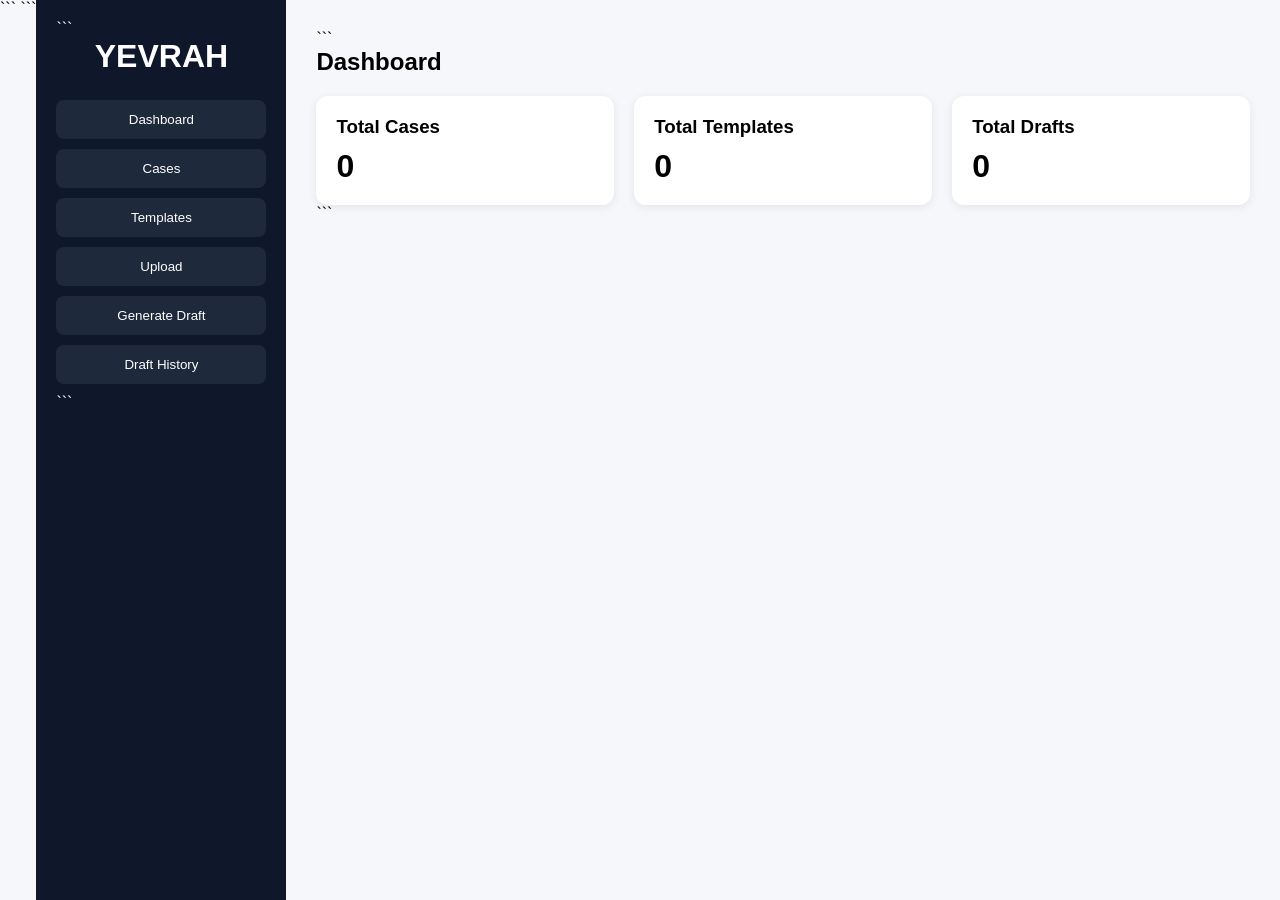
==== frontend/index.html @ c1427816 "Code" ====
<!DOCTYPE html>

<html lang="en">
<head>
    <meta charset="UTF-8">
    <meta name="viewport" content="width=device-width, initial-scale=1.0">
    <title>YEVRAH</title>

```
<link rel="stylesheet" href="style.css">
```

</head>
<body>

<div class="sidebar">

```
<h1>YEVRAH</h1>

<button onclick="showPage('dashboard')">Dashboard</button>

<button onclick="showPage('cases')">Cases</button>

<button onclick="showPage('templates')">Templates</button>

<button onclick="showPage('upload')">Upload</button>

<button onclick="showPage('generate')">Generate Draft</button>

<button onclick="showPage('drafts')">Draft History</button>
```

</div>

<div class="main-content">

```
<section id="dashboard" class="page active">
    <h2>Dashboard</h2>

    <div class="cards">

        <div class="card">
            <h3>Total Cases</h3>
            <p id="caseCount">0</p>
        </div>

        <div class="card">
            <h3>Total Templates</h3>
            <p id="templateCount">0</p>
        </div>

        <div class="card">
            <h3>Total Drafts</h3>
            <p id="draftCount">0</p>
        </div>

    </div>
</section>

<section id="cases" class="page">

    <h2>Cases</h2>

    <input id="title" placeholder="Title">

    <input id="plaintiff" placeholder="Plaintiff">

    <input id="defendant" placeholder="Defendant">

    <textarea id="facts" placeholder="Facts"></textarea>

    <button onclick="createCase()">Create Case</button>

    <button onclick="updateCase()">Update Case</button>

    <table id="casesTable">
        <thead>
            <tr>
                <th>ID</th>
                <th>Title</th>
                <th>Plaintiff</th>
                <th>Defendant</th>
                <th>Actions</th>
            </tr>
        </thead>

        <tbody></tbody>
    </table>

</section>

<section id="templates" class="page">

    <h2>Templates</h2>

    <input id="templateName" placeholder="Template Name">

    <textarea id="templateContent"></textarea>

    <button onclick="createTemplate()">Create Template</button>

    <table id="templatesTable">
        <thead>
            <tr>
                <th>ID</th>
                <th>Name</th>
                <th>Actions</th>
            </tr>
        </thead>

        <tbody></tbody>
    </table>

</section>

<section id="upload" class="page">

    <h2>Upload Legal Documents</h2>

    <input type="file" id="fileInput">

    <button onclick="uploadDocument()">Upload</button>

    <pre id="uploadResult"></pre>

</section>

<section id="generate" class="page">

    <h2>Generate Draft</h2>

    <input id="generateCaseId" placeholder="Case ID">

    <input id="generateTemplateId" placeholder="Template ID">

    <button onclick="generateDraft()">Generate</button>

    <button onclick="copyDraft()">Copy</button>

    <button onclick="downloadDraft()">Download</button>

    <textarea id="generatedDraft"></textarea>

</section>

<section id="drafts" class="page">

    <h2>Draft History</h2>

    <table id="draftsTable">
        <thead>
            <tr>
                <th>ID</th>
                <th>Case ID</th>
                <th>Document Type</th>
                <th>Actions</th>
            </tr>
        </thead>

        <tbody></tbody>
    </table>

</section>
```

</div>

<script src="app.js"></script>

</body>
</html>
---- frontend/style.css ----
* {
  margin: 0;
  padding: 0;
  box-sizing: border-box;
  }

body {
font-family: Inter, Arial, sans-serif;
background: #f5f7fb;
display: flex;
min-height: 100vh;
}

/* Sidebar */

.sidebar {
width: 250px;
background: #0f172a;
color: white;
padding: 20px;
display: flex;
flex-direction: column;
}

.sidebar h1 {
margin-bottom: 25px;
text-align: center;
}

.sidebar button {
margin-bottom: 10px;
padding: 12px;
border: none;
border-radius: 8px;
background: #1e293b;
color: white;
cursor: pointer;
transition: 0.3s;
}

.sidebar button:hover {
background: #334155;
}

/* Main Content */

.main-content {
flex: 1;
padding: 30px;
overflow-y: auto;
}

/* Pages */

.page {
display: none;
}

.page.active {
display: block;
}

/* Cards */

.cards {
display: grid;
grid-template-columns: repeat(auto-fit,minmax(220px,1fr));
gap: 20px;
margin-top: 20px;
}

.card {
background: white;
padding: 20px;
border-radius: 12px;
box-shadow: 0 2px 10px rgba(0,0,0,.08);
}

.card h3 {
margin-bottom: 10px;
}

.card p {
font-size: 2rem;
font-weight: bold;
}

/* Forms */

input,
textarea,
select {
width: 100%;
margin-top: 10px;
margin-bottom: 15px;
padding: 12px;
border: 1px solid #d1d5db;
border-radius: 8px;
}

textarea {
min-height: 150px;
resize: vertical;
}

/* Buttons */

button {
padding: 10px 18px;
border: none;
border-radius: 8px;
background: #2563eb;
color: white;
cursor: pointer;
transition: 0.3s;
}

button:hover {
background: #1d4ed8;
}

/* Tables */

table {
width: 100%;
margin-top: 20px;
border-collapse: collapse;
background: white;
border-radius: 10px;
overflow: hidden;
}

thead {
background: #1e293b;
color: white;
}

th,
td {
padding: 14px;
text-align: left;
border-bottom: 1px solid #e5e7eb;
}

tr:hover {
background: #f8fafc;
}

/* Generated Draft */

#generatedDraft {
margin-top: 20px;
min-height: 350px;
}

/* Upload Result */

pre {
background: white;
padding: 15px;
border-radius: 10px;
margin-top: 15px;
overflow-x: auto;
}

/* Action Buttons */

.action-btn {
margin-right: 5px;
padding: 8px 12px;
font-size: 14px;
}

.edit-btn {
background: #f59e0b;
}

.edit-btn:hover {
background: #d97706;
}

.delete-btn {
background: #dc2626;
}

.delete-btn:hover {
background: #b91c1c;
}

/* Mobile */

@media(max-width:768px){


body{
    flex-direction: column;
}

.sidebar{
    width:100%;
}

.main-content{
    padding:15px;
}

table{
    display:block;
    overflow-x:auto;
}

}
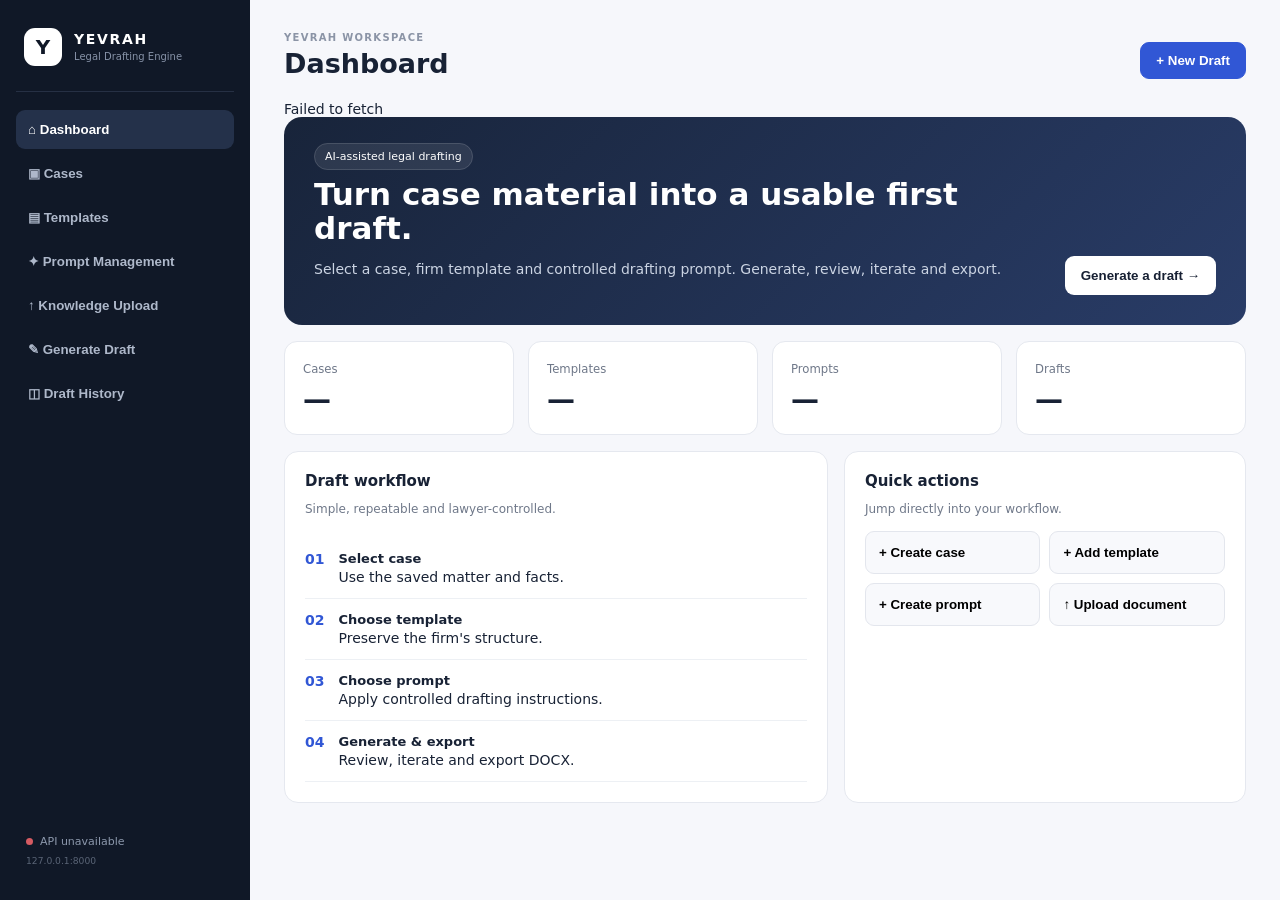
==== commit ff276146: "Good times" ====
--- a/frontend/index.html
+++ b/frontend/index.html
@@ -1,173 +1,86 @@
-<!DOCTYPE html>
-
-<html lang="en">
-<head>
-    <meta charset="UTF-8">
-    <meta name="viewport" content="width=device-width, initial-scale=1.0">
-    <title>YEVRAH</title>
-
-```
-<link rel="stylesheet" href="style.css">
-```
-
-</head>
-<body>
-
-<div class="sidebar">
-
-```
-<h1>YEVRAH</h1>
-
-<button onclick="showPage('dashboard')">Dashboard</button>
-
-<button onclick="showPage('cases')">Cases</button>
-
-<button onclick="showPage('templates')">Templates</button>
-
-<button onclick="showPage('upload')">Upload</button>
-
-<button onclick="showPage('generate')">Generate Draft</button>
-
-<button onclick="showPage('drafts')">Draft History</button>
-```
-
-</div>
-
-<div class="main-content">
-
-```
-<section id="dashboard" class="page active">
-    <h2>Dashboard</h2>
-
-    <div class="cards">
-
-        <div class="card">
-            <h3>Total Cases</h3>
-            <p id="caseCount">0</p>
-        </div>
-
-        <div class="card">
-            <h3>Total Templates</h3>
-            <p id="templateCount">0</p>
-        </div>
-
-        <div class="card">
-            <h3>Total Drafts</h3>
-            <p id="draftCount">0</p>
-        </div>
-
-    </div>
-</section>
-
-<section id="cases" class="page">
-
-    <h2>Cases</h2>
-
-    <input id="title" placeholder="Title">
-
-    <input id="plaintiff" placeholder="Plaintiff">
-
-    <input id="defendant" placeholder="Defendant">
-
-    <textarea id="facts" placeholder="Facts"></textarea>
-
-    <button onclick="createCase()">Create Case</button>
-
-    <button onclick="updateCase()">Update Case</button>
-
-    <table id="casesTable">
-        <thead>
-            <tr>
-                <th>ID</th>
-                <th>Title</th>
-                <th>Plaintiff</th>
-                <th>Defendant</th>
-                <th>Actions</th>
-            </tr>
-        </thead>
-
-        <tbody></tbody>
-    </table>
-
-</section>
-
-<section id="templates" class="page">
-
-    <h2>Templates</h2>
-
-    <input id="templateName" placeholder="Template Name">
-
-    <textarea id="templateContent"></textarea>
-
-    <button onclick="createTemplate()">Create Template</button>
-
-    <table id="templatesTable">
-        <thead>
-            <tr>
-                <th>ID</th>
-                <th>Name</th>
-                <th>Actions</th>
-            </tr>
-        </thead>
-
-        <tbody></tbody>
-    </table>
-
-</section>
-
-<section id="upload" class="page">
-
-    <h2>Upload Legal Documents</h2>
-
-    <input type="file" id="fileInput">
-
-    <button onclick="uploadDocument()">Upload</button>
-
-    <pre id="uploadResult"></pre>
-
-</section>
-
-<section id="generate" class="page">
-
-    <h2>Generate Draft</h2>
-
-    <input id="generateCaseId" placeholder="Case ID">
-
-    <input id="generateTemplateId" placeholder="Template ID">
-
-    <button onclick="generateDraft()">Generate</button>
-
-    <button onclick="copyDraft()">Copy</button>
-
-    <button onclick="downloadDraft()">Download</button>
-
-    <textarea id="generatedDraft"></textarea>
-
-</section>
-
-<section id="drafts" class="page">
-
-    <h2>Draft History</h2>
-
-    <table id="draftsTable">
-        <thead>
-            <tr>
-                <th>ID</th>
-                <th>Case ID</th>
-                <th>Document Type</th>
-                <th>Actions</th>
-            </tr>
-        </thead>
-
-        <tbody></tbody>
-    </table>
-
-</section>
-```
-
-</div>
-
-<script src="app.js"></script>
-
-</body>
-</html>
+<!doctype html>
+<html lang="en">
+<head>
+<meta charset="utf-8">
+<meta name="viewport" content="width=device-width,initial-scale=1">
+<title>YEVRAH — Legal Drafting</title>
+<link rel="stylesheet" href="style.css">
+</head>
+<body>
+<aside class="sidebar">
+  <div class="brand"><div class="mark">Y</div><div><b>YEVRAH</b><small>Legal Drafting Engine</small></div></div>
+  <nav>
+    <button class="nav active" data-page="dashboard">⌂ Dashboard</button>
+    <button class="nav" data-page="cases">▣ Cases</button>
+    <button class="nav" data-page="templates">▤ Templates</button>
+    <button class="nav" data-page="prompts">✦ Prompt Management</button>
+    <button class="nav" data-page="upload">↑ Knowledge Upload</button>
+    <button class="nav" data-page="generate">✎ Generate Draft</button>
+    <button class="nav" data-page="drafts">◫ Draft History</button>
+  </nav>
+  <div class="api"><span id="dot"></span><span id="apiStatus">Checking API…</span><small>127.0.0.1:8000</small></div>
+</aside>
+
+<main>
+<header><div><small>YEVRAH WORKSPACE</small><h1 id="title">Dashboard</h1></div><button class="primary" id="newDraft">+ New Draft</button></header>
+<div id="toast"></div>
+
+<section id="dashboard" class="page active">
+  <div class="hero"><div><span>AI-assisted legal drafting</span><h2>Turn case material into a usable first draft.</h2><p>Select a case, firm template and controlled drafting prompt. Generate, review, iterate and export.</p></div><button onclick="showPage('generate')">Generate a draft →</button></div>
+  <div class="stats">
+    <div><small>Cases</small><b id="caseCount">—</b></div><div><small>Templates</small><b id="templateCount">—</b></div>
+    <div><small>Prompts</small><b id="promptCount">—</b></div><div><small>Drafts</small><b id="draftCount">—</b></div>
+  </div>
+  <div class="columns">
+    <div class="panel"><h3>Draft workflow</h3><p class="muted">Simple, repeatable and lawyer-controlled.</p>
+      <ol class="steps"><li><b>01</b><span><strong>Select case</strong>Use the saved matter and facts.</span></li><li><b>02</b><span><strong>Choose template</strong>Preserve the firm's structure.</span></li><li><b>03</b><span><strong>Choose prompt</strong>Apply controlled drafting instructions.</span></li><li><b>04</b><span><strong>Generate & export</strong>Review, iterate and export DOCX.</span></li></ol>
+    </div>
+    <div class="panel"><h3>Quick actions</h3><p class="muted">Jump directly into your workflow.</p>
+      <div class="quick"><button onclick="showPage('cases')">+ Create case</button><button onclick="showPage('templates')">+ Add template</button><button onclick="showPage('prompts')">+ Create prompt</button><button onclick="showPage('upload')">↑ Upload document</button></div>
+    </div>
+  </div>
+</section>
+
+<section id="cases" class="page">
+  <div class="section"><div><h2>Cases</h2><p>Manage matters used for drafting.</p></div><button class="secondary" onclick="resetCase()">Clear</button></div>
+  <div class="panel form">
+    <input type="hidden" id="caseId">
+    <div class="grid"><label>Case title<input id="caseTitle" placeholder="e.g. Singh v. Mehta"></label><label>Plaintiff<input id="plaintiff" placeholder="Plaintiff / Petitioner"></label><label>Defendant<input id="defendant" placeholder="Defendant / Respondent"></label><label class="wide">Case facts<textarea id="facts" placeholder="Material facts for this matter…"></textarea></label></div>
+    <button class="primary right" onclick="saveCase()">Save case</button>
+  </div>
+  <div class="panel"><h3>Saved cases</h3><p class="muted" id="caseMeta"></p><div class="table"><table><thead><tr><th>ID</th><th>Case</th><th>Plaintiff</th><th>Defendant</th><th>Actions</th></tr></thead><tbody id="casesBody"></tbody></table></div></div>
+</section>
+
+<section id="templates" class="page">
+  <div class="section"><div><h2>Templates</h2><p>Store the firm's drafting structure and style.</p></div><button class="secondary" onclick="resetTemplate()">Clear</button></div>
+  <div class="panel form"><label>Template name<input id="templateName" placeholder="e.g. Written Statement"></label><label>Template content<textarea id="templateContent" class="large" placeholder="Paste the firm's preferred template…"></textarea></label><button class="primary right" onclick="saveTemplate()">Save template</button></div>
+  <div class="panel"><h3>Firm templates</h3><div class="table"><table><thead><tr><th>ID</th><th>Name</th><th>Actions</th></tr></thead><tbody id="templatesBody"></tbody></table></div></div>
+</section>
+
+<section id="prompts" class="page">
+  <div class="section"><div><h2>Prompt Management</h2><p>Create reusable drafting instructions without changing application code.</p></div><button class="secondary" onclick="resetPrompt()">Clear</button></div>
+  <div class="panel form"><input type="hidden" id="promptId"><label>Prompt name<input id="promptName" placeholder="e.g. Conservative Civil Drafting"></label><label>Drafting instructions<textarea id="promptContent" class="large" placeholder="Tell YEVRAH how the document should be written and structured…"></textarea></label><p class="hint">The backend combines this prompt with the selected case, template and retrieved authorities.</p><button class="primary right" onclick="savePrompt()">Save prompt</button></div>
+  <div class="panel"><h3>Saved prompts</h3><div id="promptsList" class="promptList"></div></div>
+</section>
+
+<section id="upload" class="page">
+  <div class="section"><div><h2>Knowledge Upload</h2><p>Add legal documents to the retrieval system.</p></div></div>
+  <div class="panel upload"><div class="uploadIcon">↑</div><h3>Upload a legal document</h3><p>Choose a file and send it to the existing <code>/upload</code> endpoint.</p><input type="file" id="fileInput"><button class="primary" onclick="uploadDocument()">Upload document</button><pre id="uploadResult"></pre></div>
+</section>
+
+<section id="generate" class="page">
+  <div class="section"><div><h2>Generate Draft</h2><p>Controlled generation: case + template + prompt.</p></div></div>
+  <div class="generate">
+    <div class="panel"><label>Case<select id="genCase"></select></label><label>Firm template<select id="genTemplate"></select></label><label>Drafting prompt<select id="genPrompt"></select></label><div class="hint">YEVRAH will use the selected configuration and your backend RAG pipeline.</div><button id="genBtn" class="primary full" onclick="generateDraft()">Generate draft</button></div>
+    <div class="panel draft"><div class="draftHead"><div><h3>Generated draft</h3><p id="draftStatus" class="muted">Nothing generated yet.</p></div><div><button class="secondary" onclick="copyDraft()">Copy</button> <button class="secondary" onclick="exportCurrent()">Export DOCX</button></div></div><textarea id="draftText" placeholder="Your generated draft will appear here…"></textarea></div>
+  </div>
+</section>
+
+<section id="drafts" class="page">
+  <div class="section"><div><h2>Draft History</h2><p>Review generated drafts and export them.</p></div></div>
+  <div class="panel"><div class="table"><table><thead><tr><th>ID</th><th>Case</th><th>Document type</th><th>Actions</th></tr></thead><tbody id="draftsBody"></tbody></table></div></div>
+</section>
+</main>
+<script src="./app.js" defer></script>
+</body>
+</html>
--- a/frontend/style.css
+++ b/frontend/style.css
@@ -1,212 +1 @@
-* {
-  margin: 0;
-  padding: 0;
-  box-sizing: border-box;
-  }
-
-body {
-font-family: Inter, Arial, sans-serif;
-background: #f5f7fb;
-display: flex;
-min-height: 100vh;
-}
-
-/* Sidebar */
-
-.sidebar {
-width: 250px;
-background: #0f172a;
-color: white;
-padding: 20px;
-display: flex;
-flex-direction: column;
-}
-
-.sidebar h1 {
-margin-bottom: 25px;
-text-align: center;
-}
-
-.sidebar button {
-margin-bottom: 10px;
-padding: 12px;
-border: none;
-border-radius: 8px;
-background: #1e293b;
-color: white;
-cursor: pointer;
-transition: 0.3s;
-}
-
-.sidebar button:hover {
-background: #334155;
-}
-
-/* Main Content */
-
-.main-content {
-flex: 1;
-padding: 30px;
-overflow-y: auto;
-}
-
-/* Pages */
-
-.page {
-display: none;
-}
-
-.page.active {
-display: block;
-}
-
-/* Cards */
-
-.cards {
-display: grid;
-grid-template-columns: repeat(auto-fit,minmax(220px,1fr));
-gap: 20px;
-margin-top: 20px;
-}
-
-.card {
-background: white;
-padding: 20px;
-border-radius: 12px;
-box-shadow: 0 2px 10px rgba(0,0,0,.08);
-}
-
-.card h3 {
-margin-bottom: 10px;
-}
-
-.card p {
-font-size: 2rem;
-font-weight: bold;
-}
-
-/* Forms */
-
-input,
-textarea,
-select {
-width: 100%;
-margin-top: 10px;
-margin-bottom: 15px;
-padding: 12px;
-border: 1px solid #d1d5db;
-border-radius: 8px;
-}
-
-textarea {
-min-height: 150px;
-resize: vertical;
-}
-
-/* Buttons */
-
-button {
-padding: 10px 18px;
-border: none;
-border-radius: 8px;
-background: #2563eb;
-color: white;
-cursor: pointer;
-transition: 0.3s;
-}
-
-button:hover {
-background: #1d4ed8;
-}
-
-/* Tables */
-
-table {
-width: 100%;
-margin-top: 20px;
-border-collapse: collapse;
-background: white;
-border-radius: 10px;
-overflow: hidden;
-}
-
-thead {
-background: #1e293b;
-color: white;
-}
-
-th,
-td {
-padding: 14px;
-text-align: left;
-border-bottom: 1px solid #e5e7eb;
-}
-
-tr:hover {
-background: #f8fafc;
-}
-
-/* Generated Draft */
-
-#generatedDraft {
-margin-top: 20px;
-min-height: 350px;
-}
-
-/* Upload Result */
-
-pre {
-background: white;
-padding: 15px;
-border-radius: 10px;
-margin-top: 15px;
-overflow-x: auto;
-}
-
-/* Action Buttons */
-
-.action-btn {
-margin-right: 5px;
-padding: 8px 12px;
-font-size: 14px;
-}
-
-.edit-btn {
-background: #f59e0b;
-}
-
-.edit-btn:hover {
-background: #d97706;
-}
-
-.delete-btn {
-background: #dc2626;
-}
-
-.delete-btn:hover {
-background: #b91c1c;
-}
-
-/* Mobile */
-
-@media(max-width:768px){
-
-
-body{
-    flex-direction: column;
-}
-
-.sidebar{
-    width:100%;
-}
-
-.main-content{
-    padding:15px;
-}
-
-table{
-    display:block;
-    overflow-x:auto;
-}
-
-}+*{box-sizing:border-box}body{margin:0;background:#f6f7fb;color:#182235;font:14px Inter,system-ui,-apple-system,Segoe UI,sans-serif}.sidebar{position:fixed;left:0;top:0;bottom:0;width:250px;background:#101827;color:white;padding:24px 16px;display:flex;flex-direction:column}.brand{display:flex;gap:12px;align-items:center;padding:4px 8px 25px;border-bottom:1px solid #263044}.brand .mark{width:38px;height:38px;border-radius:11px;background:#fff;color:#101827;display:grid;place-items:center;font-weight:900;font-size:20px}.brand b{display:block;letter-spacing:.12em}.brand small{color:#8793a8;font-size:10px}.sidebar nav{display:grid;gap:5px;padding-top:18px}.nav{border:0;background:transparent;color:#aeb8ca;text-align:left;padding:12px;border-radius:9px;font-weight:650}.nav:hover,.nav.active{background:#24314a;color:#fff}.api{margin-top:auto;color:#8d99ad;font-size:11px;padding:10px}.api span:first-child{display:inline-block;width:7px;height:7px;border-radius:50%;background:#efb84c;margin-right:7px}.api small{display:block;margin-top:7px;opacity:.6}main{margin-left:250px;padding:28px 34px;max-width:1500px}header,.section,.draftHead{display:flex;justify-content:space-between;align-items:end;gap:15px;margin-bottom:22px}header h1{margin:4px 0 0;font-size:27px}header small{color:#8b94a6;letter-spacing:.13em;font-weight:800;font-size:10px}.page{display:none}.page.active{display:block}.primary,.secondary{border-radius:9px;padding:10px 15px;font-weight:750;cursor:pointer}.primary{border:1px solid #3157d5;background:#3157d5;color:#fff}.primary:hover{background:#2447bd}.secondary{border:1px solid #dce0e8;background:#fff;color:#3a4558}.hero{padding:30px;border-radius:18px;background:linear-gradient(135deg,#18243a,#293c67);color:#fff;display:flex;justify-content:space-between;gap:20px;align-items:end}.hero span{font-size:11px;background:#ffffff16;border:1px solid #ffffff20;border-radius:20px;padding:6px 10px}.hero h2{font-size:31px;line-height:1.1;max-width:700px;margin:14px 0 9px}.hero p{color:#cbd4e3;max-width:750px;line-height:1.55}.hero button{border:0;background:#fff;color:#172033;padding:12px 16px;border-radius:9px;font-weight:750;white-space:nowrap}.stats{display:grid;grid-template-columns:repeat(4,1fr);gap:14px;margin:16px 0}.stats>div{background:#fff;border:1px solid #e5e8ef;border-radius:13px;padding:18px}.stats small{color:#6f7889}.stats b{display:block;font-size:28px;margin-top:7px}.columns,.generate{display:grid;grid-template-columns:1.15fr .85fr;gap:16px}.generate{grid-template-columns:330px 1fr}.panel{background:#fff;border:1px solid #e5e8ef;border-radius:14px;padding:20px;margin-bottom:16px}.panel h3{margin:0 0 4px;font-size:15px}.muted,.section p{color:#6f7889;font-size:12px}.steps{list-style:none;padding:10px 0 0;margin:0}.steps li{display:flex;gap:14px;padding:13px 0;border-bottom:1px solid #edf0f4}.steps b{color:#3157d5}.steps span{display:grid;gap:3px}.steps strong{font-size:13px}.quick{display:grid;grid-template-columns:1fr 1fr;gap:9px;margin-top:15px}.quick button{padding:13px;border:1px solid #e3e6ed;background:#f8f9fc;border-radius:9px;text-align:left;font-weight:650}.grid{display:grid;grid-template-columns:1fr 1fr;gap:14px}label{font-size:11px;font-weight:750;color:#505a6d;display:block;margin-bottom:13px}input,textarea,select{width:100%;margin-top:7px;border:1px solid #d9dde6;border-radius:9px;padding:11px 12px;background:#fff;color:#182235;outline:none;font:inherit}input:focus,textarea:focus,select:focus{border-color:#9aaaf0;box-shadow:0 0 0 3px #eef1ff}textarea{min-height:130px;resize:vertical;line-height:1.55}.large{min-height:250px}.wide{grid-column:1/-1}.right{float:right}.table{overflow:auto;margin-top:14px}table{width:100%;border-collapse:collapse;min-width:620px}th,td{padding:13px 11px;border-bottom:1px solid #e8ebf0;text-align:left;font-size:12px}th{font-size:10px;text-transform:uppercase;letter-spacing:.06em;color:#7d8798}tr:last-child td{border-bottom:0}.actions{display:flex;gap:5px}.actions button{border:1px solid #dce0e8;background:#fff;border-radius:7px;padding:7px 9px;font-size:11px}.danger{color:#c43d4b}.promptList{display:grid;gap:10px;margin-top:15px}.prompt{border:1px solid #e4e7ed;border-radius:10px;padding:14px;display:flex;justify-content:space-between;gap:15px}.prompt h4{margin:0}.prompt p{white-space:pre-wrap;color:#6f7889;font-size:12px;line-height:1.5;margin:6px 0}.hint{font-size:11px;color:#6f7889;background:#f7f8fb;border:1px solid #e5e8ef;padding:10px;border-radius:8px;margin:8px 0 15px}.full{width:100%;margin-top:5px}.upload{text-align:center;padding:50px 25px}.uploadIcon{width:54px;height:54px;border-radius:50%;background:#eef2ff;color:#3157d5;display:grid;place-items:center;margin:auto;font-size:25px}.upload p{color:#6f7889}.upload input{max-width:420px;margin:10px auto 14px;display:block}.upload pre{max-width:800px;margin:18px auto 0;text-align:left;background:#f7f8fb;padding:14px;border-radius:8px;overflow:auto}.draft{min-height:650px}.draftHead{margin-bottom:13px}.draftHead h3{margin:0}.draftHead p{margin:4px 0 0}.draft textarea{min-height:540px;font:12px ui-monospace,SFMono-Regular,Consolas,monospace;background:#fbfcfe}.toast{position:fixed;right:28px;top:20px;background:#182235;color:#fff;padding:11px 15px;border-radius:9px;opacity:0;transform:translateY(-8px);transition:.2s;z-index:20}.toast.show{opacity:1;transform:none}.empty{text-align:center;color:#6f7889;padding:25px}code{background:#f0f2f6;padding:2px 4px;border-radius:4px}@media(max-width:950px){.sidebar{position:static;width:100%;min-height:auto}.sidebar nav{display:flex;flex-wrap:wrap}.api{display:none}main{margin:0;padding:20px}.columns,.generate{grid-template-columns:1fr}.stats{grid-template-columns:1fr 1fr}.hero{flex-direction:column;align-items:flex-start}}@media(max-width:650px){.stats,.grid,.quick{grid-template-columns:1fr}.wide{grid-column:auto}header{align-items:start}}
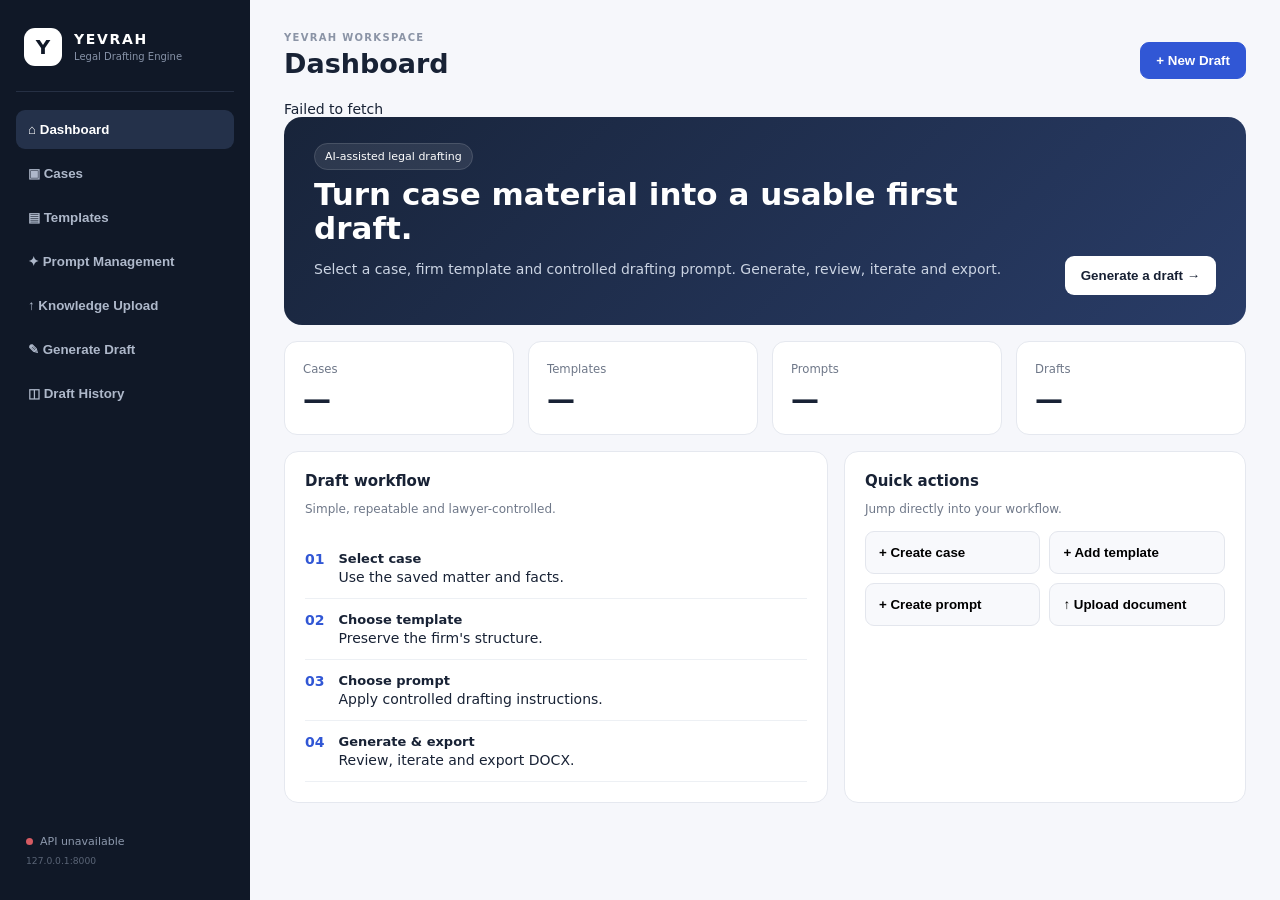
==== commit 5b4d0205: "upgrade" ====
--- a/frontend/index.html
+++ b/frontend/index.html
@@ -53,8 +53,26 @@
 
 <section id="templates" class="page">
   <div class="section"><div><h2>Templates</h2><p>Store the firm's drafting structure and style.</p></div><button class="secondary" onclick="resetTemplate()">Clear</button></div>
-  <div class="panel form"><label>Template name<input id="templateName" placeholder="e.g. Written Statement"></label><label>Template content<textarea id="templateContent" class="large" placeholder="Paste the firm's preferred template…"></textarea></label><button class="primary right" onclick="saveTemplate()">Save template</button></div>
-  <div class="panel"><h3>Firm templates</h3><div class="table"><table><thead><tr><th>ID</th><th>Name</th><th>Actions</th></tr></thead><tbody id="templatesBody"></tbody></table></div></div>
+  <div class="panel form">
+    <div class="grid">
+      <label>Template name<input id="templateName" placeholder="e.g. Money Recovery Legal Notice"></label>
+      <label>Document type<input id="templateDocumentType" placeholder="e.g. Legal Notice"></label>
+    </div>
+    <div id="templateDropZone" class="uploadDrop templateDropZone">
+      <div class="uploadIcon">↑</div>
+      <div>
+        <strong>Drop your template here</strong>
+        <p class="muted">or choose a file from your computer</p>
+        <input type="file" id="templateFile" accept=".docx">
+        <span id="templateFileName" class="fieldHelp">DOCX files only</span>
+      </div>
+    </div>
+    <div class="uploadActions">
+      <button type="button" class="primary" id="templateUploadBtn" onclick="saveTemplate()">Upload Template</button>
+      <span id="templateUploadStatus" class="muted"></span>
+    </div>
+  </div>
+  <div class="panel"><h3>Firm templates</h3><div class="table"><table><thead><tr><th>ID</th><th>Name</th><th>Document Type</th><th>Actions</th></tr></thead><tbody id="templatesBody"></tbody></table></div></div>
 </section>
 
 <section id="prompts" class="page">
@@ -64,8 +82,19 @@
 </section>
 
 <section id="upload" class="page">
-  <div class="section"><div><h2>Knowledge Upload</h2><p>Add legal documents to the retrieval system.</p></div></div>
-  <div class="panel upload"><div class="uploadIcon">↑</div><h3>Upload a legal document</h3><p>Choose a file and send it to the existing <code>/upload</code> endpoint.</p><input type="file" id="fileInput"><button class="primary" onclick="uploadDocument()">Upload document</button><pre id="uploadResult"></pre></div>
+  <div class="section"><div><h2>Knowledge Upload</h2><p>Upload legal knowledge and classify it so YEVRAH can retrieve the right material during drafting.</p></div></div>
+  <div class="panel form">
+    <div class="uploadDrop"><div class="uploadIcon">↑</div><div><h3>Add legal knowledge</h3><p class="muted">The metadata below is stored with the uploaded document and used by the RAG retriever.</p><input type="file" id="fileInput"></div></div>
+    <div class="grid">
+      <label>Case ID<input id="uploadCaseId" type="number" min="1" placeholder="Optional — e.g. 12"><small class="fieldHelp">Use this when the document belongs to a specific case.</small></label>
+      <label>Knowledge Types<select id="uploadKnowledgeTypes" multiple size="5"><option value="drafting_style">Drafting Style</option><option value="precedent">Precedent</option><option value="legal_principle">Legal Principle</option><option value="statute">Statute / Provision</option><option value="case_law">Case Law</option><option value="firm_knowledge">Firm Knowledge</option><option value="other">Other</option></select><small class="fieldHelp">Hold Ctrl/Cmd to select more than one.</small></label>
+      <label>Document Type<input id="uploadDocumentType" placeholder="e.g. legal_notice, plaint, judgment"><small class="fieldHelp">Use the document type used by your RAG metadata.</small></label>
+      <label>Practice Area<input id="uploadPracticeArea" placeholder="e.g. contract, civil, property"></label>
+      <label>Jurisdiction<input id="uploadJurisdiction" value="india" placeholder="e.g. india"></label>
+    </div>
+    <div class="uploadActions"><button class="primary" onclick="uploadDocument()">Upload to Knowledge Base</button><span class="muted">Sends <code>case_id</code>, <code>knowledge_types</code>, <code>document_type</code>, <code>practice_area</code>, and <code>jurisdiction</code>.</span></div>
+    <pre id="uploadResult"></pre>
+  </div>
 </section>
 
 <section id="generate" class="page">
@@ -81,6 +110,6 @@
   <div class="panel"><div class="table"><table><thead><tr><th>ID</th><th>Case</th><th>Document type</th><th>Actions</th></tr></thead><tbody id="draftsBody"></tbody></table></div></div>
 </section>
 </main>
-<script src="./app.js" defer></script>
+<script src="app.js"></script>
 </body>
 </html>
--- a/frontend/style.css
+++ b/frontend/style.css
@@ -1 +1,12 @@
-*{box-sizing:border-box}body{margin:0;background:#f6f7fb;color:#182235;font:14px Inter,system-ui,-apple-system,Segoe UI,sans-serif}.sidebar{position:fixed;left:0;top:0;bottom:0;width:250px;background:#101827;color:white;padding:24px 16px;display:flex;flex-direction:column}.brand{display:flex;gap:12px;align-items:center;padding:4px 8px 25px;border-bottom:1px solid #263044}.brand .mark{width:38px;height:38px;border-radius:11px;background:#fff;color:#101827;display:grid;place-items:center;font-weight:900;font-size:20px}.brand b{display:block;letter-spacing:.12em}.brand small{color:#8793a8;font-size:10px}.sidebar nav{display:grid;gap:5px;padding-top:18px}.nav{border:0;background:transparent;color:#aeb8ca;text-align:left;padding:12px;border-radius:9px;font-weight:650}.nav:hover,.nav.active{background:#24314a;color:#fff}.api{margin-top:auto;color:#8d99ad;font-size:11px;padding:10px}.api span:first-child{display:inline-block;width:7px;height:7px;border-radius:50%;background:#efb84c;margin-right:7px}.api small{display:block;margin-top:7px;opacity:.6}main{margin-left:250px;padding:28px 34px;max-width:1500px}header,.section,.draftHead{display:flex;justify-content:space-between;align-items:end;gap:15px;margin-bottom:22px}header h1{margin:4px 0 0;font-size:27px}header small{color:#8b94a6;letter-spacing:.13em;font-weight:800;font-size:10px}.page{display:none}.page.active{display:block}.primary,.secondary{border-radius:9px;padding:10px 15px;font-weight:750;cursor:pointer}.primary{border:1px solid #3157d5;background:#3157d5;color:#fff}.primary:hover{background:#2447bd}.secondary{border:1px solid #dce0e8;background:#fff;color:#3a4558}.hero{padding:30px;border-radius:18px;background:linear-gradient(135deg,#18243a,#293c67);color:#fff;display:flex;justify-content:space-between;gap:20px;align-items:end}.hero span{font-size:11px;background:#ffffff16;border:1px solid #ffffff20;border-radius:20px;padding:6px 10px}.hero h2{font-size:31px;line-height:1.1;max-width:700px;margin:14px 0 9px}.hero p{color:#cbd4e3;max-width:750px;line-height:1.55}.hero button{border:0;background:#fff;color:#172033;padding:12px 16px;border-radius:9px;font-weight:750;white-space:nowrap}.stats{display:grid;grid-template-columns:repeat(4,1fr);gap:14px;margin:16px 0}.stats>div{background:#fff;border:1px solid #e5e8ef;border-radius:13px;padding:18px}.stats small{color:#6f7889}.stats b{display:block;font-size:28px;margin-top:7px}.columns,.generate{display:grid;grid-template-columns:1.15fr .85fr;gap:16px}.generate{grid-template-columns:330px 1fr}.panel{background:#fff;border:1px solid #e5e8ef;border-radius:14px;padding:20px;margin-bottom:16px}.panel h3{margin:0 0 4px;font-size:15px}.muted,.section p{color:#6f7889;font-size:12px}.steps{list-style:none;padding:10px 0 0;margin:0}.steps li{display:flex;gap:14px;padding:13px 0;border-bottom:1px solid #edf0f4}.steps b{color:#3157d5}.steps span{display:grid;gap:3px}.steps strong{font-size:13px}.quick{display:grid;grid-template-columns:1fr 1fr;gap:9px;margin-top:15px}.quick button{padding:13px;border:1px solid #e3e6ed;background:#f8f9fc;border-radius:9px;text-align:left;font-weight:650}.grid{display:grid;grid-template-columns:1fr 1fr;gap:14px}label{font-size:11px;font-weight:750;color:#505a6d;display:block;margin-bottom:13px}input,textarea,select{width:100%;margin-top:7px;border:1px solid #d9dde6;border-radius:9px;padding:11px 12px;background:#fff;color:#182235;outline:none;font:inherit}input:focus,textarea:focus,select:focus{border-color:#9aaaf0;box-shadow:0 0 0 3px #eef1ff}textarea{min-height:130px;resize:vertical;line-height:1.55}.large{min-height:250px}.wide{grid-column:1/-1}.right{float:right}.table{overflow:auto;margin-top:14px}table{width:100%;border-collapse:collapse;min-width:620px}th,td{padding:13px 11px;border-bottom:1px solid #e8ebf0;text-align:left;font-size:12px}th{font-size:10px;text-transform:uppercase;letter-spacing:.06em;color:#7d8798}tr:last-child td{border-bottom:0}.actions{display:flex;gap:5px}.actions button{border:1px solid #dce0e8;background:#fff;border-radius:7px;padding:7px 9px;font-size:11px}.danger{color:#c43d4b}.promptList{display:grid;gap:10px;margin-top:15px}.prompt{border:1px solid #e4e7ed;border-radius:10px;padding:14px;display:flex;justify-content:space-between;gap:15px}.prompt h4{margin:0}.prompt p{white-space:pre-wrap;color:#6f7889;font-size:12px;line-height:1.5;margin:6px 0}.hint{font-size:11px;color:#6f7889;background:#f7f8fb;border:1px solid #e5e8ef;padding:10px;border-radius:8px;margin:8px 0 15px}.full{width:100%;margin-top:5px}.upload{text-align:center;padding:50px 25px}.uploadIcon{width:54px;height:54px;border-radius:50%;background:#eef2ff;color:#3157d5;display:grid;place-items:center;margin:auto;font-size:25px}.upload p{color:#6f7889}.upload input{max-width:420px;margin:10px auto 14px;display:block}.upload pre{max-width:800px;margin:18px auto 0;text-align:left;background:#f7f8fb;padding:14px;border-radius:8px;overflow:auto}.draft{min-height:650px}.draftHead{margin-bottom:13px}.draftHead h3{margin:0}.draftHead p{margin:4px 0 0}.draft textarea{min-height:540px;font:12px ui-monospace,SFMono-Regular,Consolas,monospace;background:#fbfcfe}.toast{position:fixed;right:28px;top:20px;background:#182235;color:#fff;padding:11px 15px;border-radius:9px;opacity:0;transform:translateY(-8px);transition:.2s;z-index:20}.toast.show{opacity:1;transform:none}.empty{text-align:center;color:#6f7889;padding:25px}code{background:#f0f2f6;padding:2px 4px;border-radius:4px}@media(max-width:950px){.sidebar{position:static;width:100%;min-height:auto}.sidebar nav{display:flex;flex-wrap:wrap}.api{display:none}main{margin:0;padding:20px}.columns,.generate{grid-template-columns:1fr}.stats{grid-template-columns:1fr 1fr}.hero{flex-direction:column;align-items:flex-start}}@media(max-width:650px){.stats,.grid,.quick{grid-template-columns:1fr}.wide{grid-column:auto}header{align-items:start}}+*{box-sizing:border-box}body{margin:0;background:#f6f7fb;color:#182235;font:14px Inter,system-ui,-apple-system,Segoe UI,sans-serif}.sidebar{position:fixed;left:0;top:0;bottom:0;width:250px;background:#101827;color:white;padding:24px 16px;display:flex;flex-direction:column}.brand{display:flex;gap:12px;align-items:center;padding:4px 8px 25px;border-bottom:1px solid #263044}.brand .mark{width:38px;height:38px;border-radius:11px;background:#fff;color:#101827;display:grid;place-items:center;font-weight:900;font-size:20px}.brand b{display:block;letter-spacing:.12em}.brand small{color:#8793a8;font-size:10px}.sidebar nav{display:grid;gap:5px;padding-top:18px}.nav{border:0;background:transparent;color:#aeb8ca;text-align:left;padding:12px;border-radius:9px;font-weight:650}.nav:hover,.nav.active{background:#24314a;color:#fff}.api{margin-top:auto;color:#8d99ad;font-size:11px;padding:10px}.api span:first-child{display:inline-block;width:7px;height:7px;border-radius:50%;background:#efb84c;margin-right:7px}.api small{display:block;margin-top:7px;opacity:.6}main{margin-left:250px;padding:28px 34px;max-width:1500px}header,.section,.draftHead{display:flex;justify-content:space-between;align-items:end;gap:15px;margin-bottom:22px}header h1{margin:4px 0 0;font-size:27px}header small{color:#8b94a6;letter-spacing:.13em;font-weight:800;font-size:10px}.page{display:none}.page.active{display:block}.primary,.secondary{border-radius:9px;padding:10px 15px;font-weight:750;cursor:pointer}.primary{border:1px solid #3157d5;background:#3157d5;color:#fff}.primary:hover{background:#2447bd}.secondary{border:1px solid #dce0e8;background:#fff;color:#3a4558}.hero{padding:30px;border-radius:18px;background:linear-gradient(135deg,#18243a,#293c67);color:#fff;display:flex;justify-content:space-between;gap:20px;align-items:end}.hero span{font-size:11px;background:#ffffff16;border:1px solid #ffffff20;border-radius:20px;padding:6px 10px}.hero h2{font-size:31px;line-height:1.1;max-width:700px;margin:14px 0 9px}.hero p{color:#cbd4e3;max-width:750px;line-height:1.55}.hero button{border:0;background:#fff;color:#172033;padding:12px 16px;border-radius:9px;font-weight:750;white-space:nowrap}.stats{display:grid;grid-template-columns:repeat(4,1fr);gap:14px;margin:16px 0}.stats>div{background:#fff;border:1px solid #e5e8ef;border-radius:13px;padding:18px}.stats small{color:#6f7889}.stats b{display:block;font-size:28px;margin-top:7px}.columns,.generate{display:grid;grid-template-columns:1.15fr .85fr;gap:16px}.generate{grid-template-columns:330px 1fr}.panel{background:#fff;border:1px solid #e5e8ef;border-radius:14px;padding:20px;margin-bottom:16px}.panel h3{margin:0 0 4px;font-size:15px}.muted,.section p{color:#6f7889;font-size:12px}.steps{list-style:none;padding:10px 0 0;margin:0}.steps li{display:flex;gap:14px;padding:13px 0;border-bottom:1px solid #edf0f4}.steps b{color:#3157d5}.steps span{display:grid;gap:3px}.steps strong{font-size:13px}.quick{display:grid;grid-template-columns:1fr 1fr;gap:9px;margin-top:15px}.quick button{padding:13px;border:1px solid #e3e6ed;background:#f8f9fc;border-radius:9px;text-align:left;font-weight:650}.grid{display:grid;grid-template-columns:1fr 1fr;gap:14px}label{font-size:11px;font-weight:750;color:#505a6d;display:block;margin-bottom:13px}input,textarea,select{width:100%;margin-top:7px;border:1px solid #d9dde6;border-radius:9px;padding:11px 12px;background:#fff;color:#182235;outline:none;font:inherit}input:focus,textarea:focus,select:focus{border-color:#9aaaf0;box-shadow:0 0 0 3px #eef1ff}textarea{min-height:130px;resize:vertical;line-height:1.55}.large{min-height:250px}.wide{grid-column:1/-1}.right{float:right}.table{overflow:auto;margin-top:14px}table{width:100%;border-collapse:collapse;min-width:620px}th,td{padding:13px 11px;border-bottom:1px solid #e8ebf0;text-align:left;font-size:12px}th{font-size:10px;text-transform:uppercase;letter-spacing:.06em;color:#7d8798}tr:last-child td{border-bottom:0}.actions{display:flex;gap:5px}.actions button{border:1px solid #dce0e8;background:#fff;border-radius:7px;padding:7px 9px;font-size:11px}.danger{color:#c43d4b}.promptList{display:grid;gap:10px;margin-top:15px}.prompt{border:1px solid #e4e7ed;border-radius:10px;padding:14px;display:flex;justify-content:space-between;gap:15px}.prompt h4{margin:0}.prompt p{white-space:pre-wrap;color:#6f7889;font-size:12px;line-height:1.5;margin:6px 0}.hint{font-size:11px;color:#6f7889;background:#f7f8fb;border:1px solid #e5e8ef;padding:10px;border-radius:8px;margin:8px 0 15px}.full{width:100%;margin-top:5px}.upload{text-align:center;padding:50px 25px}.uploadIcon{width:54px;height:54px;border-radius:50%;background:#eef2ff;color:#3157d5;display:grid;place-items:center;margin:auto;font-size:25px}.upload p{color:#6f7889}.upload input{max-width:420px;margin:10px auto 14px;display:block}.upload pre{max-width:800px;margin:18px auto 0;text-align:left;background:#f7f8fb;padding:14px;border-radius:8px;overflow:auto}.draft{min-height:650px}.draftHead{margin-bottom:13px}.draftHead h3{margin:0}.draftHead p{margin:4px 0 0}.draft textarea{min-height:540px;font:12px ui-monospace,SFMono-Regular,Consolas,monospace;background:#fbfcfe}.toast{position:fixed;right:28px;top:20px;background:#182235;color:#fff;padding:11px 15px;border-radius:9px;opacity:0;transform:translateY(-8px);transition:.2s;z-index:20}.toast.show{opacity:1;transform:none}.empty{text-align:center;color:#6f7889;padding:25px}code{background:#f0f2f6;padding:2px 4px;border-radius:4px}@media(max-width:950px){.sidebar{position:static;width:100%;min-height:auto}.sidebar nav{display:flex;flex-wrap:wrap}.api{display:none}main{margin:0;padding:20px}.columns,.generate{grid-template-columns:1fr}.stats{grid-template-columns:1fr 1fr}.hero{flex-direction:column;align-items:flex-start}}@media(max-width:650px){.stats,.grid,.quick{grid-template-columns:1fr}.wide{grid-column:auto}header{align-items:start}}
+.uploadDrop{display:flex;gap:18px;align-items:center;padding:20px;border:1px dashed var(--border,#d8dde6);border-radius:14px;margin-bottom:22px;background:rgba(255,255,255,.03)}
+.uploadDrop input[type=file]{margin-top:10px}
+.fieldHelp{display:block;margin-top:6px;color:#7a8391;font-size:12px}
+.uploadActions{display:flex;align-items:center;gap:16px;margin-top:20px;flex-wrap:wrap}
+.uploadActions .muted{font-size:12px}
+#uploadKnowledgeTypes{min-height:120px}
+
+.templateDropZone { cursor: pointer; transition: .2s ease; }
+.templateDropZone.dragging { border-color: #3157d5; background: #f0f3ff; transform: scale(1.01); }
+
+.templateDropZone input[type=file]{cursor:pointer}
